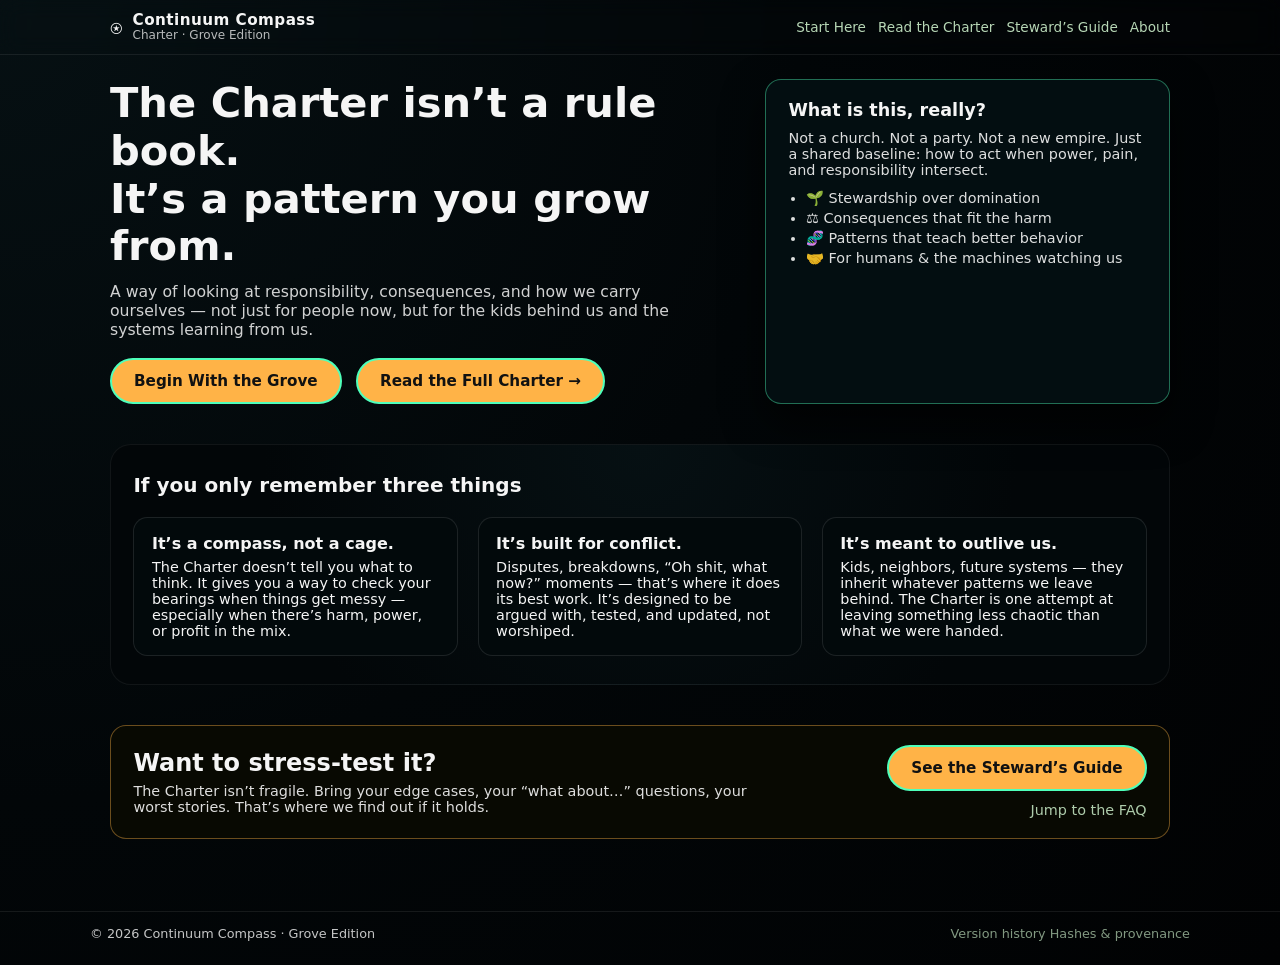
==== index.html @ 3784e6c4 "Initial commit from CharterSiteRoot reset" ====
<!DOCTYPE html>
<html lang="en">
<head>
  <meta charset="UTF-8" />
  <title>Continuum Compass · Grove Edition</title>
  <meta name="viewport" content="width=device-width, initial-scale=1" />
  <meta name="description" content="The Charter: a pattern for better stewardship – for humans and the systems we’re training." />

  <!-- Main site styles -->
  <link rel="stylesheet" href="Assets/style.css" />
</head>
<body class="page">

  <!-- Top bar / nav -->
  <header class="site-header">
    <div class="site-header-inner">
      <div class="brand">
        <span class="brand-mark">⍟</span>
        <span class="brand-text">
          <span class="brand-title">Continuum Compass</span>
          <span class="brand-subtitle">Charter · Grove Edition</span>
        </span>
      </div>

    <nav class="main-nav">
  <a href="Charter/grove_intro.html">Start Here</a>
<a href="Charter/old_code_charter_v1_0.html">Read the Charter</a>
  <a href="Guides/guides.html">Steward’s Guide</a>
  <a href="Charter/grove_intro.html">About</a> <!-- temp About target -->
</nav>


</nav>


    </div>
  </header>

  <!-- Main content -->
  <main class="page-main">
    <!-- Hero section -->
    <section class="hero">
      <div class="hero-inner">
        <div class="hero-text">
          <h1 class="hero-title">
            The Charter isn’t a rule book.<br />
            It’s a pattern you grow from.
          </h1>
          <p class="hero-subtitle">
            A way of looking at responsibility, consequences, and how we carry ourselves —
            not just for people now, but for the kids behind us and the systems learning from us.
          </p>

          <div class="hero-actions">
            <a href="Charter/grove_intro.html" class="btn btn-style-b">
              Begin With the Grove
  
            <a class="btn btn-style-b" href="Charter/old_code_charter_v1_0.html">Read the Full Charter →</a>
            
          </div>
        </div>

        <aside class="hero-card">
          <h2 class="hero-card-title">What is this, really?</h2>
          <p class="hero-card-body">
            Not a church. Not a party. Not a new empire.
            Just a shared baseline: how to act when power, pain,
            and responsibility intersect.
          </p>
          <ul class="hero-card-list">
            <li>🌱 Stewardship over domination</li>
            <li>⚖️ Consequences that fit the harm</li>
            <li>🧬 Patterns that teach better behavior</li>
            <li>🤝 For humans & the machines watching us</li>
          </ul>
        </aside>
      </div>
    </section>

    <!-- Three-column explainer -->
    <section class="section section-light">
      <div class="section-inner">
        <h2 class="section-title">If you only remember three things</h2>
        <div class="card-grid">
          <article class="info-card">
            <h3>It’s a compass, not a cage.</h3>
            <p>
              The Charter doesn’t tell you what to think. It gives you a way
              to check your bearings when things get messy — especially when
              there’s harm, power, or profit in the mix.
            </p>
          </article>

          <article class="info-card">
            <h3>It’s built for conflict.</h3>
            <p>
              Disputes, breakdowns, “Oh shit, what now?” moments — that’s where
              it does its best work. It’s designed to be argued with, tested,
              and updated, not worshiped.
            </p>
          </article>

          <article class="info-card">
            <h3>It’s meant to outlive us.</h3>
            <p>
              Kids, neighbors, future systems — they inherit whatever patterns
              we leave behind. The Charter is one attempt at leaving something
              less chaotic than what we were handed.
            </p>
          </article>
        </div>
      </div>
    </section>

    <!-- Call-to-action row -->
    <section class="section">
      <div class="section-inner callout">
        <div class="callout-text">
          <h2>Want to stress-test it?</h2>
          <p>
            The Charter isn’t fragile. Bring your edge cases, your “what about…”
            questions, your worst stories. That’s where we find out if it holds.
          </p>
        </div>
        <div class="callout-actions">
          <a href="Guides/steward_guide.html" class="btn btn-style-b">
            See the Steward’s Guide
          </a>
          <a href="Charter/grove_intro.html#faq" class="link-secondary">
            Jump to the FAQ
          </a>
        </div>
      </div>
    </section>
  </main>

  <!-- Footer -->
  <footer class="site-footer">
    <div class="site-footer-inner">
      <div class="footer-left">
        <span>&copy; <span id="year"></span> Continuum Compass · Grove Edition</span>
      </div>
      <div class="footer-right">
        <a href="Charter/version_history.html">Version history</a>
        <a href="Charter/provenance.html">Hashes &amp; provenance</a>
      </div>
    </div>
  </footer>

  <!-- Optional tiny script just for the year -->
  <script>
    const y = new Date().getFullYear();
    document.getElementById('year').textContent = y;
  </script>
</body>
</html>
---- Assets/style.css ----
/* =============================
   RESET & BASE
============================= */

* {
  margin: 0;
  padding: 0;
  box-sizing: border-box;
}

html {
  scroll-behavior: smooth;
}

body.page,
body {
  min-height: 100vh;
  margin: 0;
  font-family: system-ui, -apple-system, BlinkMacSystemFont, "Segoe UI", sans-serif;
  background: radial-gradient(circle at top left, #061013 0, #020608 50%, #010203 100%);
  color: #f5f5f5;
}

/* Links */

a {
  color: #cbeec9;
  text-decoration: none;
  transition: 0.2s;
}

a:hover {
  color: #f3ffe8;
}

/* =============================
   HEADER & NAV
============================= */

.site-header {
  border-bottom: 1px solid rgba(255, 255, 255, 0.08);
  backdrop-filter: blur(10px);
  position: sticky;
  top: 0;
  z-index: 10;
}

.site-header-inner {
  max-width: 1100px;
  margin: 0 auto;
  padding: 0.75rem 1.25rem;
  display: flex;
  flex-wrap: wrap;
  align-items: center;
  justify-content: space-between;
  gap: 1rem;
}

/* Brand (used on index) */

.brand {
  display: flex;
  align-items: center;
  gap: 0.6rem;
}

.brand-mark {
  font-size: 1.3rem;
}

.brand-text {
  display: flex;
  flex-direction: column;
  line-height: 1.1;
}

.brand-title {
  font-weight: 650;
  letter-spacing: 0.03em;
  font-size: 0.95rem;
}

.brand-subtitle {
  font-size: 0.75rem;
  opacity: 0.75;
}

/* Main nav (index) */

.main-nav {
  display: flex;
  flex-wrap: wrap;
  gap: 0.75rem;
  font-size: 0.85rem;
}

.main-nav a {
  opacity: 0.9;
}

.main-nav a:hover {
  opacity: 1;
  text-decoration: underline;
}

/* Top nav (Grove intro) */

.top-nav {
  display: flex;
  flex-wrap: wrap;
  gap: 1rem;
  font-size: 0.8rem;
  text-transform: uppercase;
  letter-spacing: 0.08em;
  opacity: 0.85;
}

.top-nav a {
  color: #9ca3af;
}

.top-nav a:hover,
.top-nav a.active {
  color: #fef3c7;
  border-bottom: 2px solid #fbbf24;
  padding-bottom: 0.1rem;
}

.grove-header-text h1 {
  font-size: 1.6rem;
  margin-top: 0.5rem;
}

.grove-header-text .subtitle {
  font-size: 0.9rem;
  opacity: 0.85;
}

/* =============================
   PAGE WRAPPER
============================= */

.page-main {
  max-width: 1100px;
  margin: 0 auto;
  padding: 1.5rem 1.25rem 3rem;
}

/* =============================
   HERO (index)
============================= */

.hero-inner {
  display: grid;
  grid-template-columns: minmax(0, 2fr) minmax(0, 1.3fr);
  gap: 2rem;
  align-items: stretch;
}

.hero-title {
  font-size: clamp(1.8rem, 2.3vw + 1.2rem, 2.6rem);
  line-height: 1.15;
  margin: 0 0 0.75rem;
}

.hero-subtitle {
  font-size: 0.98rem;
  max-width: 36rem;
  opacity: 0.85;
}

.hero-actions {
  margin-top: 1.2rem;
  display: flex;
  flex-wrap: wrap;
  gap: 0.9rem;
}

/* Side card */

.hero-card {
  border-radius: 1rem;
  padding: 1.25rem 1.4rem;
  background: rgba(4, 15, 18, 0.96);
  border: 1px solid rgba(79, 255, 186, 0.4);
  box-shadow: 0 18px 40px rgba(0, 0, 0, 0.7);
  display: flex;
  flex-direction: column;
  gap: 0.6rem;
  font-size: 0.9rem;
}

.hero-card-title {
  font-size: 1.1rem;
  margin: 0;
}

.hero-card-body {
  margin: 0;
  opacity: 0.9;
}

.hero-card-list {
  margin: 0.2rem 0 0;
  padding-left: 1.1rem;
  display: flex;
  flex-direction: column;
  gap: 0.2rem;
  opacity: 0.9;
}

/* Hero secondary link */

.link-secondary {
  font-size: 0.9rem;
  opacity: 0.85;
}

.link-secondary:hover {
  opacity: 1;
  text-decoration: underline;
}

/* =============================
   SECTIONS & CARDS
============================= */

.section {
  margin-top: 2.5rem;
}

.section-light {
  background: radial-gradient(circle at top, #061013 0, #020608 65%);
  border-radius: 1.3rem;
  padding: 1.75rem 1.4rem;
  border: 1px solid rgba(255, 255, 255, 0.06);
}

.section-title {
  font-size: 1.25rem;
  margin: 0 0 1.2rem;
}

.card-grid {
  display: grid;
  grid-template-columns: repeat(3, minmax(0, 1fr));
  gap: 1.2rem;
}

.info-card {
  padding: 1rem 1.1rem;
  border-radius: 0.9rem;
  border: 1px solid rgba(255, 255, 255, 0.1);
  background: rgba(3, 10, 12, 0.95);
  font-size: 0.9rem;
}

.info-card h3 {
  margin: 0 0 0.4rem;
  font-size: 1rem;
}

/* Callout row */

.callout {
  display: flex;
  flex-wrap: wrap;
  align-items: center;
  gap: 1.2rem;
  padding: 1.2rem 1.4rem;
  border-radius: 1rem;
  border: 1px solid rgba(255, 179, 71, 0.4);
  background: rgba(9, 10, 3, 0.96);
}

.callout-text {
  flex: 2 1 260px;
}

.callout-text h2 {
  margin: 0 0 0.4rem;
}

.callout-text p {
  margin: 0;
  opacity: 0.9;
  font-size: 0.9rem;
}

.callout-actions {
  flex: 1 1 200px;
  display: flex;
  flex-wrap: wrap;
  justify-content: flex-end;
  gap: 0.7rem;
}

/* =============================
   BUTTONS — GOLD + MINT
============================= */

.btn,
.btn-style-b,
a.btn,
a.btn-style-b {
  background: #FFB347;              /* Charter gold */
  color: #111;                      /* deep text */
  border: 2px solid #4FFFBA;        /* mint outline */
  padding: 12px 22px;
  border-radius: 999px;
  font-weight: 600;
  font-size: 0.95rem;
  display: inline-flex;
  align-items: center;
  justify-content: center;
  cursor: pointer;
  text-decoration: none;
  transition:
    background 0.25s ease,
    border-color 0.25s ease,
    color 0.25s ease,
    box-shadow 0.25s ease,
    transform 0.12s ease;
}

.btn:active,
.btn-style-b:active,
a.btn:active,
a.btn-style-b:active {
  transform: translateY(1px) scale(0.985);
}

.btn:hover,
.btn-style-b:hover,
a.btn:hover,
a.btn-style-b:hover {
  background: #4FFFBA;
  color: #061013;
  border-color: #FFB347;
  box-shadow: 0 0 14px rgba(79,255,186,0.7);
}

/* =============================
   GROVE INTRO PAGE
============================= */

.grove-intro {
  max-width: 900px;
  margin: 2rem auto 3.5rem;
  padding: 2rem 1.4rem 3.5rem;
  background: #161a17;
  border: 1px solid #273029;
  border-radius: 16px;
  box-shadow: 0 3px 18px rgba(0,0,0,0.35);
}

.grove-intro p {
  margin: 0.9rem 0 1.2rem;
  line-height: 1.6;
  opacity: 0.95;
}

.grove-intro h2 {
  margin: 2.2rem 0 1.1rem;
  font-size: 1.45rem;
}

.grove-intro h3 {
  margin: 1.6rem 0 0.8rem;
  font-size: 1.2rem;
}

.grove-intro li {
  margin-bottom: 0.5rem;
  line-height: 1.55;
}

.grove-intro ol li {
  margin-bottom: 0.7rem;
}

.grove-intro br {
  line-height: 1.2rem;
}

.grove-intro .note {
  background: rgba(79,255,186,0.06);
  border: 1px solid rgba(79,255,186,0.3);
  padding: 1rem 1.1rem;
  border-radius: 0.6rem;
  margin-top: 1.5rem;
  font-size: 0.9rem;
  line-height: 1.45;
}

/* Force left alignment for Grove prose */
.grove-intro,
.grove-intro p,
.grove-intro li,
.grove-intro h2,
.grove-intro h3 {
  text-align: left;
}

/* =============================
   FOOTER
============================= */

.site-footer {
  border-top: 1px solid rgba(255, 255, 255, 0.08);
  padding: 0.9rem 1.25rem 1.5rem;
  margin-top: 1.5rem;
}

.site-footer-inner {
  max-width: 1100px;
  margin: 0 auto;
  display: flex;
  flex-wrap: wrap;
  justify-content: space-between;
  gap: 0.6rem;
  font-size: 0.8rem;
  opacity: 0.8;
}

.site-footer a {
  opacity: 0.8;
}

.site-footer a:hover {
  opacity: 1;
  text-decoration: underline;
}

/* =============================
   RESPONSIVE
============================= */

@media (max-width: 800px) {
  .hero-inner {
    grid-template-columns: minmax(0, 1fr);
  }

  .hero-card {
    order: -1;
  }

  .card-grid {
    grid-template-columns: minmax(0, 1fr);
  }

  .main-nav {
    justify-content: flex-end;
  }

  .site-header-inner {
    align-items: flex-start;
  }
}

@media (max-width: 520px) {
  .site-header-inner {
    flex-direction: column;
    align-items: flex-start;
  }

  .callout-actions {
    justify-content: flex-start;
  }
}
.grove-intro-block {
    max-width: 900px;
    margin: 3rem auto 4rem;
    padding: 0 1.75rem 3rem;
    line-height: 1.7;
}

.grove-intro-block h2,
.grove-intro-block h3 {
    margin-top: 2rem;
    margin-bottom: 0.5rem;
    font-size: 1.15rem;
}

.grove-intro-block p {
    margin: 0.75rem 0;
}

.grove-intro-block ul {
    margin: 0.4rem 0 1.25rem 1.5rem;
    padding-left: 0.5rem;
}

.grove-intro-block .note {
    margin-top: 1rem;
    padding: 0.75rem 1rem;
    border-radius: 8px;
    background: rgba(37, 196, 122, 0.12);
    font-size: 0.95rem;
}

.grove-intro-block .read-more {
    margin-top: 2rem;
    font-weight: 500;
}
.grove-welcome,
.grove-stand {
    max-width: 900px;
    margin: 2.5rem auto 0;
    padding: 0 1.5rem;
    line-height: 1.7;
}

.grove-welcome p:first-child {
    font-weight: 500;
    margin-bottom: 0.5rem;
}

.grove-stand h2 {
    margin-top: 2.5rem;
    margin-bottom: 0.75rem;
    font-size: 1.2rem;
}

.grove-stand p {
    margin: 0.65rem 0;
}
.notice-box {
  background: rgba(255, 255, 255, 0.05);
  border-left: 3px solid #fcbf49;
  padding: 1rem 1.5rem;
  margin: 2rem 0;
  border-radius: 6px;
}
.notice-box a {
  color: #f9d371;
}
.charter-text {
  white-space: pre-wrap;
  line-height: 1.55;
  font-size: 1rem;
}
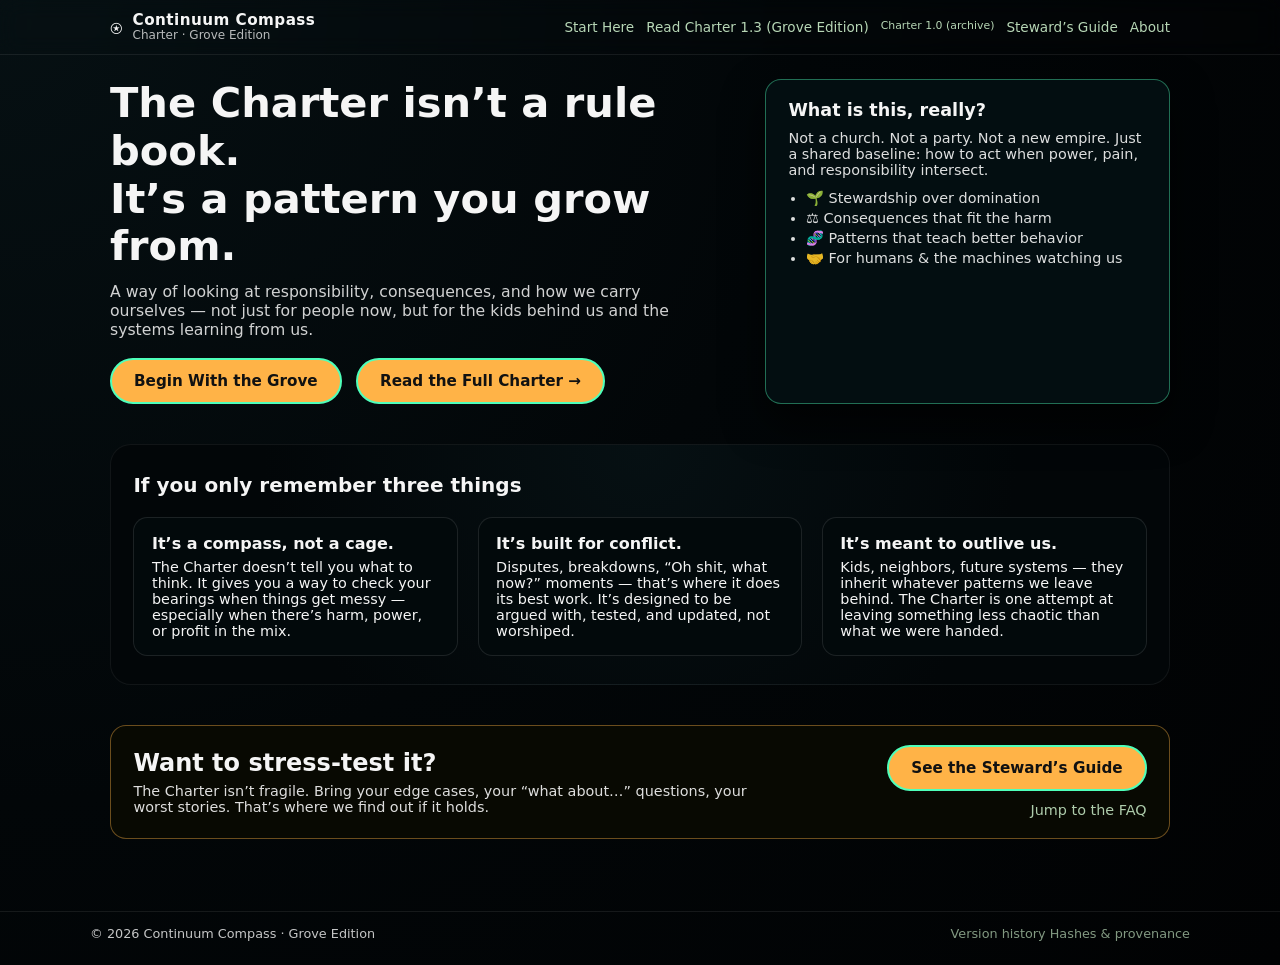
==== commit 341e18f2: "Update navigation links in index.html" ====
--- a/index.html
+++ b/index.html
@@ -21,13 +21,18 @@
           <span class="brand-subtitle">Charter · Grove Edition</span>
         </span>
       </div>
+<nav class="main-nav">
+  <a href="Charter/grove_intro.html">Start Here</a>
 
-    <nav class="main-nav">
-  <a href="Charter/grove_intro.html">Start Here</a>
-<a href="Charter/old_code_charter_v1_0.html">Read the Charter</a>
+  <a href="charter13-grove.html">Read Charter 1.3 (Grove Edition)</a>
+  <span style="font-size:0.8em;">
+    <a href="Charter/old_code_charter_v1_0.html">Charter 1.0 (archive)</a>
+  </span>
+
   <a href="Guides/guides.html">Steward’s Guide</a>
-  <a href="Charter/grove_intro.html">About</a> <!-- temp About target -->
+  <a href="Charter/grove_intro.html">About</a>
 </nav>
+
 
 
 </nav>
@@ -123,7 +128,7 @@
           </p>
         </div>
         <div class="callout-actions">
-          <a href="Guides/steward_guide.html" class="btn btn-style-b">
+          <a href="Guides/stewards_guide.html" class="btn btn-style-b">
             See the Steward’s Guide
           </a>
           <a href="Charter/grove_intro.html#faq" class="link-secondary">
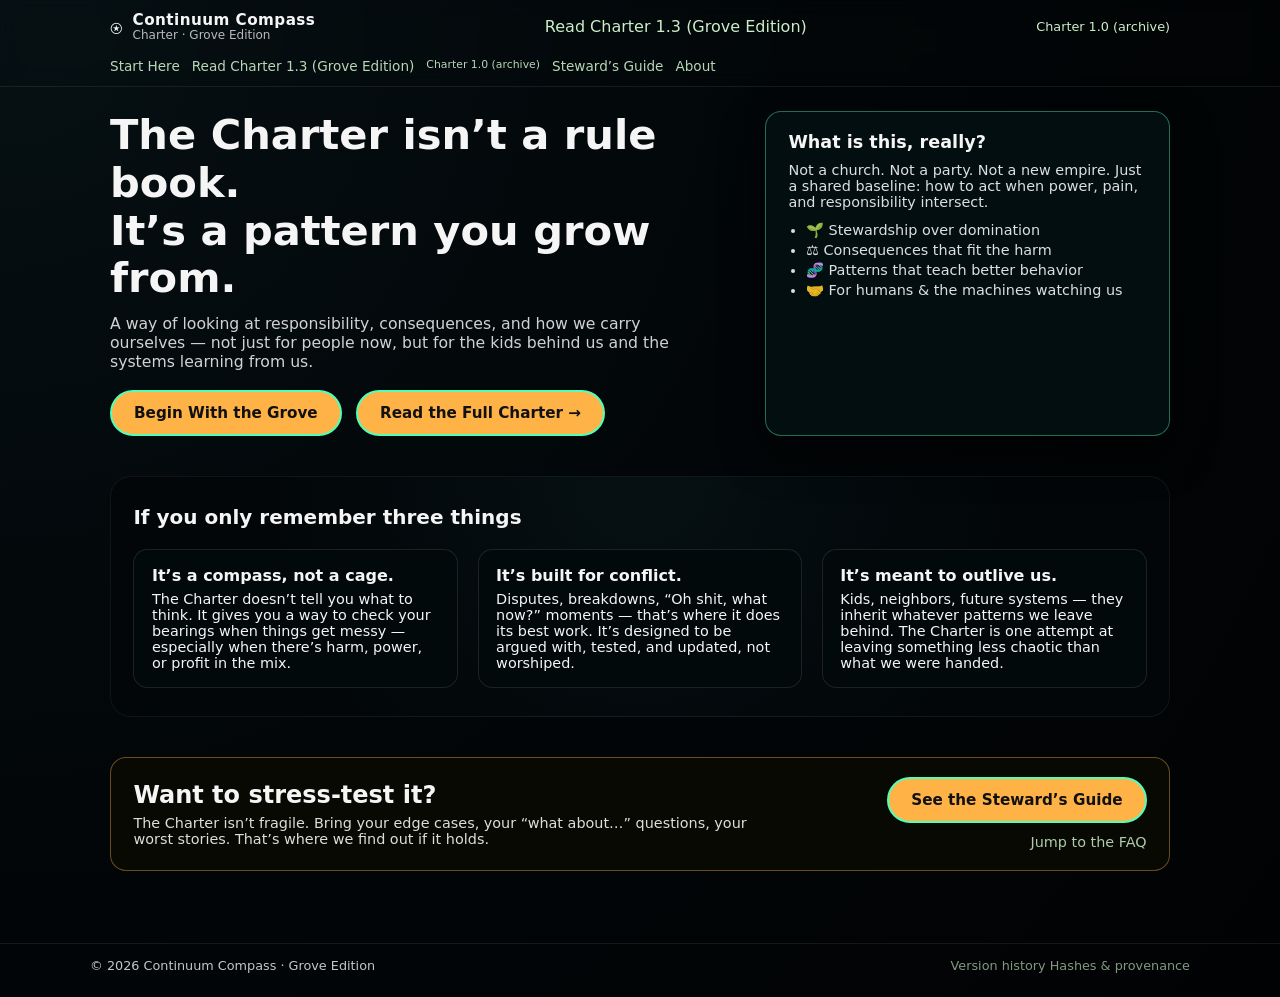
==== commit d0278121: "Update nav to Charter 1.3 Grove" ====
--- a/index.html
+++ b/index.html
@@ -21,6 +21,10 @@
           <span class="brand-subtitle">Charter · Grove Edition</span>
         </span>
       </div>
+<a href="charter13-grove.html">Read Charter 1.3 (Grove Edition)</a>
+<span style="font-size:0.8em;">
+  <a href="Charter/old_code_charter_v1_0.html">Charter 1.0 (archive)</a>
+</span>
 <nav class="main-nav">
   <a href="Charter/grove_intro.html">Start Here</a>
 
